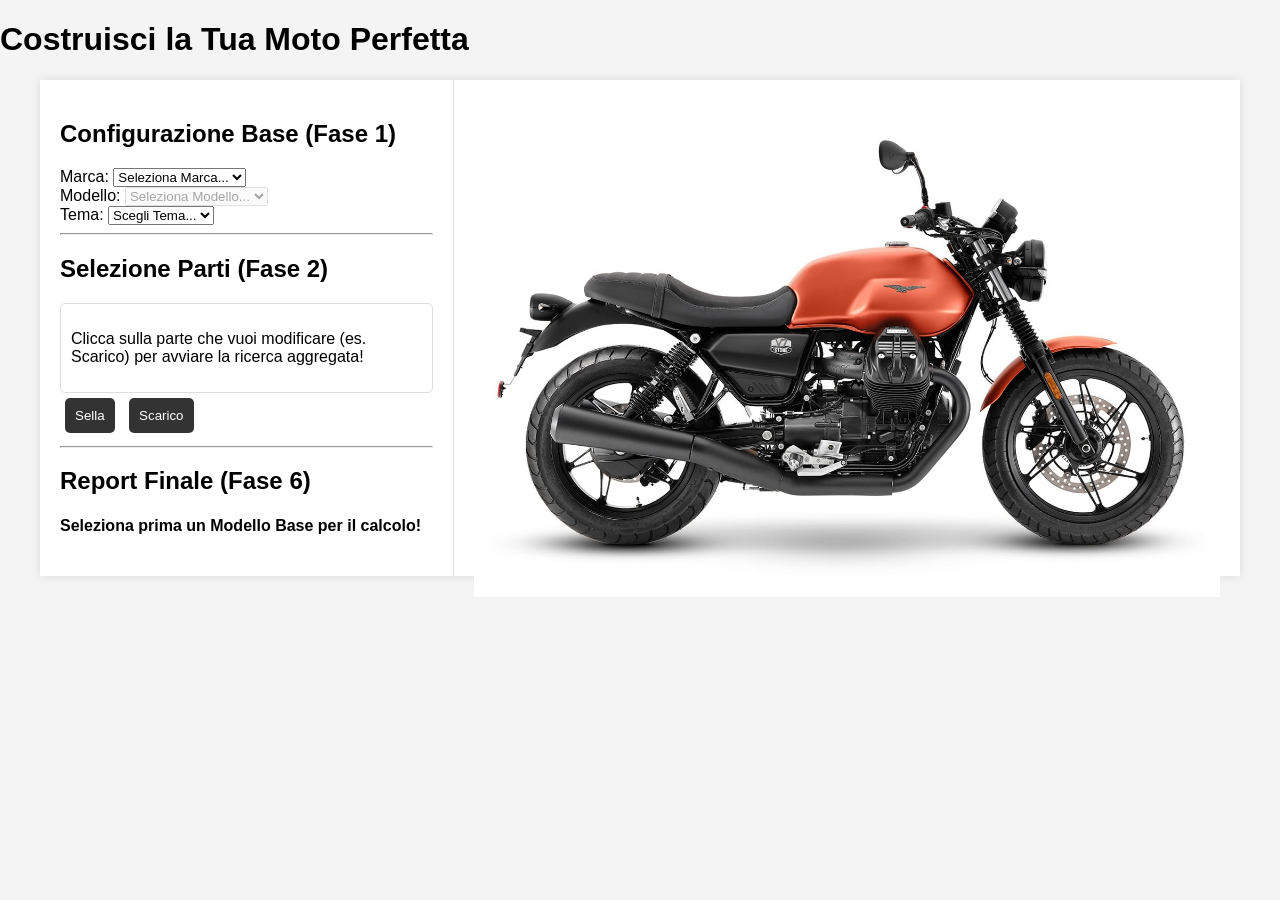
==== index.html @ d9062286 "feat: Completo le fasi 5 e 6 con il calcolo costi e il report finale." ====
<!DOCTYPE html>
<html lang="it">
<head>
    <meta charset="UTF-8">
    <meta name="viewport" content="width=device-width, initial-scale=1.0">
    <title>🏍️ Moto Customizer Aggregator</title>
    <link rel="stylesheet" href="public/css/style.css">
</head>
<body>
    <header>
        <h1>Costruisci la Tua Moto Perfetta</h1>
    </header>

    <div id="app-container">
        
        <aside id="controls">
            <h2>Configurazione Base (Fase 1)</h2>
            
            <div class="control-group">
                <label for="brand-select">Marca:</label>
                <select id="brand-select" class="config-input">
                    <option value="">Seleziona Marca...</option>
                </select>
            </div>
            
            <div class="control-group">
                <label for="model-select">Modello:</label>
                <select id="model-select" class="config-input" disabled>
                    <option value="">Seleziona Modello...</option>
                </select>
            </div>
            
            <div class="control-group">
                <label for="theme-select">Tema:</label>
                <select id="theme-select" class="config-input">
                    <option value="">Scegli Tema...</option>
                </select>
            </div>

            <hr>

            <h2>Selezione Parti (Fase 2)</h2>
            <div id="results-display">
                <p>Clicca sulla parte che vuoi modificare (es. Scarico) per avviare la ricerca aggregata!</p>
            </div>
            <div id="part-selectors">
                <button class="part-selector" data-part="sella">Sella</button>
                <button class="part-selector" data-part="scarico">Scarico</button>
            </div>
            <hr>

            <h2>Report Finale (Fase 6)</h2>
            <div id="final-report">
                </div>
        </aside>

        <main id="visualizer">
            <div id="moto-layers-container">
                
                <img id="base-moto" src="public/assets/moto_base.png" alt="Moto base" class="moto-layer visible">
                
                <img id="layer-sella" src="public/assets/sella_bobber.png" alt="Sella Custom" class="moto-layer hidden part-sella">
                <img id="layer-scarico" src="public/assets/scarico_sportivo.png" alt="Scarico Sportivo" class="moto-layer hidden part-scarico">
                
            </div>
            
        </main>
        
    </div>

    <script src="public/js/main.js"></script> 
</body>
</html>
---- public/css/style.css ----
/* Stile base */
body {
    font-family: sans-serif;
    margin: 0;
    padding: 0;
    background-color: #f4f4f4;
}

#app-container {
    display: flex;
    max-width: 1200px;
    margin: 20px auto;
    background: white;
    box-shadow: 0 0 10px rgba(0,0,0,0.1);
}

/* ---------------------------------------------------- */
/* SEZIONE VISUALIZZATORE (Il cuore del layering) */
/* ---------------------------------------------------- */
#visualizer {
    flex: 2; /* Prende 2/3 dello spazio */
    padding: 20px;
    position: relative; /* Importante per posizionare i pulsanti */
}

#moto-layers-container {
    /* Contenitore principale per l'impilamento */
    position: relative; 
    width: 100%;
    /* Mantiene le proporzioni dell'immagine più grande */
    aspect-ratio: 16 / 9; 
    max-height: 500px; 
}

.moto-layer {
    /* Tutte le immagini devono essere assolute e occupare lo stesso spazio */
    position: absolute;
    top: 0;
    left: 0;
    width: 100%;
    height: auto;
    /* Assicura che la base sia sotto le parti */
    z-index: 10; 
}

#base-moto {
    z-index: 5; /* La base sta sotto tutti i layer delle parti */
}

/* Classi per la visibilità */
.hidden {
    display: none;
}

.visible {
    display: block;
    z-index: 20; /* Le parti visibili vanno sopra la base */
}

/* ---------------------------------------------------- */
/* SEZIONE CONTROLLI */
/* ---------------------------------------------------- */
#controls {
    flex: 1; /* Prende 1/3 dello spazio */
    padding: 20px;
    border-right: 1px solid #ddd;
}

/* Stile per i pulsanti selettori di parti */
#part-selectors button {
    margin: 5px;
    padding: 10px;
    cursor: pointer;
    background-color: #333;
    color: white;
    border: none;
    border-radius: 5px;
}

/* Stile per i risultati di ricerca aggregati */
#results-display {
    margin-top: 15px;
    padding: 10px;
    border: 1px solid #ddd;
    border-radius: 5px;
    max-height: 400px; /* Limita l'altezza */
    overflow-y: auto; /* Aggiunge scroll se necessario */
}

.part-card {
    border: 1px solid #ccc;
    padding: 10px;
    margin-bottom: 10px;
    cursor: pointer;
    transition: background-color 0.2s;
    border-radius: 4px;
}

.part-card:hover {
    background-color: #e9e9e9;
}

.part-card h4 {
    margin: 0 0 5px 0;
    color: #333;
}
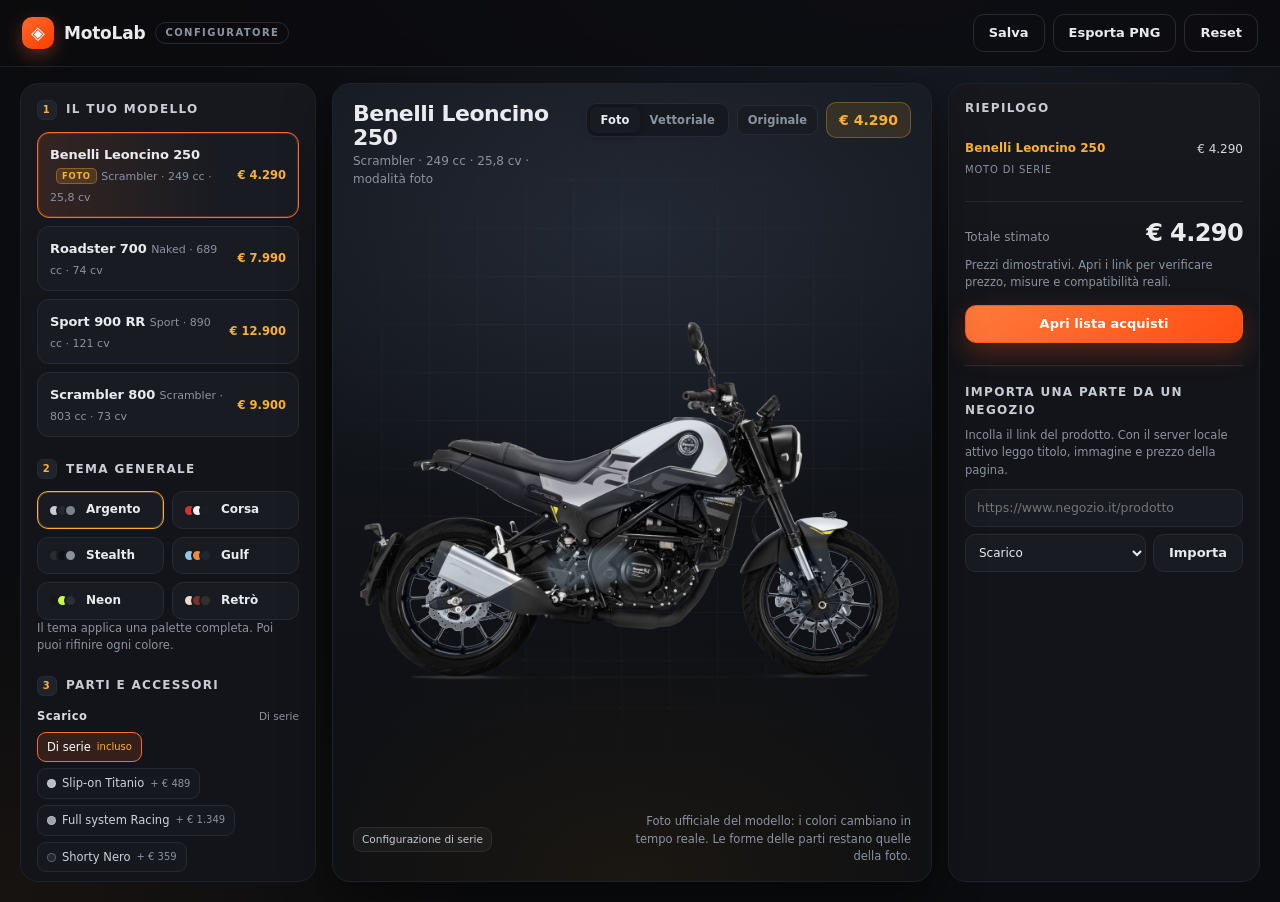
==== commit 0ef59d2e: "feat: configuratore MotoLab con anteprima foto-realistica Sostituisce il prototipo iniziale con l'ap" ====
--- a/index.html
+++ b/index.html
@@ -1,73 +1,155 @@
-<!DOCTYPE html>
+<!doctype html>
 <html lang="it">
 <head>
-    <meta charset="UTF-8">
-    <meta name="viewport" content="width=device-width, initial-scale=1.0">
-    <title>🏍️ Moto Customizer Aggregator</title>
-    <link rel="stylesheet" href="public/css/style.css">
+  <meta charset="utf-8">
+  <meta name="viewport" content="width=device-width, initial-scale=1">
+  <title>MotoLab — Configuratore moto</title>
+  <meta name="description" content="Configura la tua moto: scegli modello, tema, scarico, sella, cerchi e accessori, e vedi il risultato in tempo reale.">
+  <link rel="stylesheet" href="styles.css">
 </head>
 <body>
-    <header>
-        <h1>Costruisci la Tua Moto Perfetta</h1>
-    </header>
 
-    <div id="app-container">
-        
-        <aside id="controls">
-            <h2>Configurazione Base (Fase 1)</h2>
-            
-            <div class="control-group">
-                <label for="brand-select">Marca:</label>
-                <select id="brand-select" class="config-input">
-                    <option value="">Seleziona Marca...</option>
-                </select>
+  <header class="topbar">
+    <div class="brand">
+      <span class="logo" aria-hidden="true">◈</span>
+      <span class="brand-name">MotoLab</span>
+      <span class="tag">configuratore</span>
+    </div>
+    <div class="topbar-actions">
+      <button id="btn-save" class="btn ghost" type="button">Salva</button>
+      <button id="btn-png" class="btn ghost" type="button">Esporta PNG</button>
+      <button id="btn-reset" class="btn ghost danger" type="button">Reset</button>
+    </div>
+  </header>
+
+  <main class="layout">
+
+    <!-- ============ CONTROLLI ============ -->
+    <aside class="panel controls" aria-label="Personalizzazione">
+      <section class="block">
+        <h2><span class="num">1</span> Il tuo modello</h2>
+        <div id="model-list" class="model-list"></div>
+      </section>
+
+      <section class="block">
+        <h2><span class="num">2</span> Tema generale</h2>
+        <div id="theme-list" class="theme-list"></div>
+        <p class="small muted">Il tema applica una palette completa. Poi puoi rifinire ogni colore.</p>
+      </section>
+
+      <section class="block">
+        <h2><span class="num">3</span> Parti e accessori</h2>
+        <div id="part-groups"></div>
+      </section>
+
+      <section class="block">
+        <h2><span class="num">4</span> Colori su misura</h2>
+        <div id="color-list" class="color-list"></div>
+      </section>
+
+      <section class="block photo-block" id="photo-block" hidden>
+        <h2><span class="num">5</span> Modalità foto</h2>
+        <p class="small muted" id="photo-credit">Render studio ufficiale Benelli.</p>
+        <div class="photo-actions">
+          <label class="btn tiny file-btn" for="photo-file">Carica una tua foto</label>
+          <input id="photo-file" type="file" accept="image/*" hidden>
+          <button id="photo-reset-src" class="btn tiny" type="button" hidden>Usa foto ufficiale</button>
+        </div>
+        <label class="check-row">
+          <input type="checkbox" id="calib-show">
+          <span>Mostra le aree colorate</span>
+        </label>
+        <details class="calib">
+          <summary>Calibra le aree sulla foto</summary>
+          <p class="small muted">Sposta, scala e ruota ogni area finché non combacia con la moto. Utile soprattutto con una foto tua.</p>
+          <label class="calib-field full">Area
+            <select id="calib-zone"></select>
+          </label>
+          <div class="calib-grid">
+            <label class="calib-field">X <output id="calib-x-val">0 px</output>
+              <input id="calib-x" type="range" min="-140" max="140" step="1" value="0">
+            </label>
+            <label class="calib-field">Y <output id="calib-y-val">0 px</output>
+              <input id="calib-y" type="range" min="-140" max="140" step="1" value="0">
+            </label>
+            <label class="calib-field">Scala <output id="calib-scale-val">× 1.00</output>
+              <input id="calib-scale" type="range" min="0.5" max="1.7" step="0.01" value="1">
+            </label>
+            <label class="calib-field">Rotazione <output id="calib-rot-val">0.0°</output>
+              <input id="calib-rot" type="range" min="-25" max="25" step="0.5" value="0">
+            </label>
+            <label class="calib-field">Sfocatura <output id="calib-feather-val">4.0 px</output>
+              <input id="calib-feather" type="range" min="0" max="16" step="0.5" value="4">
+            </label>
+            <label class="calib-field">Intensità <output id="calib-opacity-val">92%</output>
+              <input id="calib-opacity" type="range" min="0.3" max="1" step="0.01" value="0.92">
+            </label>
+          </div>
+          <div class="calib-actions">
+            <button id="calib-reset" class="btn tiny" type="button">Ripristina area</button>
+            <button id="calib-reset-all" class="btn tiny" type="button">Ripristina tutto</button>
+          </div>
+        </details>
+        <p class="small muted photo-note">In modalità foto cambiano i colori di serbatoio, codino, sella, cerchi, parafango e scarico. Forme delle parti, telaio, cupolino e livrea restano indicativi.</p>
+      </section>
+    </aside>
+
+    <!-- ============ ANTEPRIMA ============ -->
+    <section class="stage-wrap" aria-label="Anteprima">
+      <div class="stage" id="stage">
+        <div class="stage-head">
+          <div>
+            <h1 id="stage-title">Roadster 700</h1>
+            <p id="stage-sub" class="muted">Naked · 689 cc</p>
+          </div>
+          <div class="stage-tools">
+            <div class="view-toggle" id="view-toggle" role="group" aria-label="Tipo di anteprima">
+              <button type="button" data-view="photo" id="view-photo" class="active">Foto</button>
+              <button type="button" data-view="vector" id="view-vector">Vettoriale</button>
             </div>
-            
-            <div class="control-group">
-                <label for="model-select">Modello:</label>
-                <select id="model-select" class="config-input" disabled>
-                    <option value="">Seleziona Modello...</option>
-                </select>
-            </div>
-            
-            <div class="control-group">
-                <label for="theme-select">Tema:</label>
-                <select id="theme-select" class="config-input">
-                    <option value="">Scegli Tema...</option>
-                </select>
-            </div>
+            <button id="btn-compare" class="btn tiny" type="button" title="Mostra la moto di serie">Originale</button>
+            <div class="badge" id="stage-price">€ 4.290</div>
+          </div>
+        </div>
 
-            <hr>
+        <div class="bike" id="bike"></div>
 
-            <h2>Selezione Parti (Fase 2)</h2>
-            <div id="results-display">
-                <p>Clicca sulla parte che vuoi modificare (es. Scarico) per avviare la ricerca aggregata!</p>
-            </div>
-            <div id="part-selectors">
-                <button class="part-selector" data-part="sella">Sella</button>
-                <button class="part-selector" data-part="scarico">Scarico</button>
-            </div>
-            <hr>
+        <div class="stage-foot">
+          <div class="chips" id="active-chips"></div>
+          <p id="stage-hint" class="muted small">Seleziona le parti a sinistra: l'anteprima si aggiorna in tempo reale.</p>
+        </div>
+      </div>
+    </section>
 
-            <h2>Report Finale (Fase 6)</h2>
-            <div id="final-report">
-                </div>
-        </aside>
+    <!-- ============ RIEPILOGO ============ -->
+    <aside class="panel summary" aria-label="Riepilogo">
+      <h2>Riepilogo</h2>
+      <div id="cart"></div>
 
-        <main id="visualizer">
-            <div id="moto-layers-container">
-                
-                <img id="base-moto" src="public/assets/moto_base.png" alt="Moto base" class="moto-layer visible">
-                
-                <img id="layer-sella" src="public/assets/sella_bobber.png" alt="Sella Custom" class="moto-layer hidden part-sella">
-                <img id="layer-scarico" src="public/assets/scarico_sportivo.png" alt="Scarico Sportivo" class="moto-layer hidden part-scarico">
-                
-            </div>
-            
-        </main>
-        
-    </div>
+      <div class="total-row">
+        <span>Totale stimato</span>
+        <strong id="total">€ 7.990</strong>
+      </div>
+      <p class="small muted">Prezzi dimostrativi. Apri i link per verificare prezzo, misure e compatibilità reali.</p>
+      <button id="btn-links" class="btn primary wide" type="button">Apri lista acquisti</button>
 
-    <script src="public/js/main.js"></script> 
+      <section class="block import">
+        <h2>Importa una parte da un negozio</h2>
+        <p class="small muted">Incolla il link del prodotto. Con il server locale attivo leggo titolo, immagine e prezzo della pagina.</p>
+        <form id="import-form" autocomplete="off">
+          <input id="import-url" type="url" placeholder="https://www.negozio.it/prodotto" required>
+          <div class="import-row">
+            <select id="import-cat" aria-label="Categoria della parte"></select>
+            <button class="btn" type="submit">Importa</button>
+          </div>
+        </form>
+        <div id="import-result"></div>
+      </section>
+    </aside>
+  </main>
+
+  <div id="toast" class="toast" role="status" aria-live="polite"></div>
+
+  <script src="app.js"></script>
 </body>
-</html>+</html>
--- a/styles.css
+++ b/styles.css
@@ -0,0 +1,1025 @@
+/* ============================================================
+   MotoLab — stile
+   ============================================================ */
+
+:root {
+  --bg: #0b0c0f;
+  --bg-2: #101217;
+  --panel: #121419;
+  --panel-2: #181b21;
+  --line: #262a33;
+  --line-soft: #1e222a;
+  --text: #e9ebef;
+  --muted: #8b93a1;
+  --accent: #ff6a2b;
+  --accent-2: #ffb02e;
+  --ok: #4ade80;
+  --danger: #ef4444;
+  --radius: 18px;
+  --shadow: 0 18px 50px rgba(0, 0, 0, .45);
+}
+
+* { box-sizing: border-box; }
+
+html, body {
+  margin: 0;
+  min-height: 100%;
+}
+
+body {
+  background:
+    radial-gradient(1200px 700px at 70% -10%, #1a1f2a 0%, transparent 60%),
+    radial-gradient(900px 600px at 0% 100%, #171310 0%, transparent 55%),
+    var(--bg);
+  color: var(--text);
+  font-family: "Inter", "Segoe UI", system-ui, -apple-system, sans-serif;
+  font-size: 14px;
+  line-height: 1.45;
+  -webkit-font-smoothing: antialiased;
+}
+
+h1, h2, h3, p { margin: 0; }
+
+button, input, select { font: inherit; color: inherit; }
+
+::selection { background: rgba(255, 106, 43, .35); }
+
+/* ---------- Top bar ---------- */
+
+.topbar {
+  position: sticky;
+  top: 0;
+  z-index: 40;
+  display: flex;
+  align-items: center;
+  justify-content: space-between;
+  gap: 16px;
+  padding: 14px 22px;
+  background: rgba(11, 12, 15, .82);
+  backdrop-filter: blur(14px);
+  border-bottom: 1px solid var(--line-soft);
+}
+
+.brand {
+  display: flex;
+  align-items: center;
+  gap: 10px;
+  font-weight: 700;
+  letter-spacing: .2px;
+}
+
+.logo {
+  display: grid;
+  place-items: center;
+  width: 32px;
+  height: 32px;
+  border-radius: 10px;
+  background: linear-gradient(145deg, var(--accent), #ff3d00);
+  color: #fff;
+  font-size: 18px;
+  box-shadow: 0 6px 18px rgba(255, 106, 43, .35);
+}
+
+.brand-name {
+  font-size: 17px;
+  letter-spacing: -.2px;
+}
+
+.tag {
+  font-size: 10px;
+  text-transform: uppercase;
+  letter-spacing: .14em;
+  color: var(--muted);
+  border: 1px solid var(--line);
+  border-radius: 999px;
+  padding: 3px 9px;
+  font-weight: 600;
+}
+
+.topbar-actions {
+  display: flex;
+  gap: 8px;
+}
+
+/* ---------- Buttons ---------- */
+
+.btn {
+  display: inline-flex;
+  align-items: center;
+  justify-content: center;
+  gap: 8px;
+  min-height: 38px;
+  padding: 8px 15px;
+  border-radius: 11px;
+  border: 1px solid var(--line);
+  background: var(--panel-2);
+  color: var(--text);
+  font-weight: 600;
+  font-size: 13px;
+  cursor: pointer;
+  transition: transform .12s ease, border-color .15s ease, background .15s ease, box-shadow .15s ease;
+  white-space: nowrap;
+}
+
+.btn:hover {
+  border-color: #3a404b;
+  background: #1d212920;
+  background: #1d2129;
+}
+
+.btn:active { transform: translateY(1px); }
+
+.btn:focus-visible {
+  outline: 2px solid var(--accent);
+  outline-offset: 2px;
+}
+
+.btn.ghost {
+  background: transparent;
+}
+
+.btn.primary {
+  background: linear-gradient(145deg, #ff7a3d, #ff4d12);
+  border-color: #ff5b1f;
+  color: #fff;
+  box-shadow: 0 10px 26px rgba(255, 77, 18, .28);
+}
+
+.btn.primary:hover {
+  background: linear-gradient(145deg, #ff8a52, #ff5a24);
+}
+
+.btn.tiny {
+  min-height: 30px;
+  padding: 4px 10px;
+  font-size: 11.5px;
+  border-radius: 9px;
+  color: var(--muted);
+}
+
+.btn.tiny.active {
+  color: #1a1206;
+  background: var(--accent-2);
+  border-color: var(--accent-2);
+}
+
+.btn.wide { width: 100%; }
+
+.btn.danger:hover {
+  color: #ffb4b4;
+  border-color: rgba(239, 68, 68, .5);
+}
+
+/* ---------- Layout ---------- */
+
+.layout {
+  display: grid;
+  grid-template-columns: 324px minmax(0, 1fr) 344px;
+  gap: 16px;
+  padding: 16px 20px 20px;
+  max-width: 1920px;
+  margin: 0 auto;
+  height: calc(100vh - 65px);
+  min-height: 560px;
+}
+
+.panel {
+  background: linear-gradient(180deg, rgba(255, 255, 255, .02), transparent 40%), var(--panel);
+  border: 1px solid var(--line-soft);
+  border-radius: var(--radius);
+  padding: 16px;
+  overflow-y: auto;
+  scrollbar-width: thin;
+  scrollbar-color: #2c313b transparent;
+}
+
+.panel::-webkit-scrollbar { width: 8px; }
+.panel::-webkit-scrollbar-thumb { background: #2c313b; border-radius: 8px; }
+.panel::-webkit-scrollbar-track { background: transparent; }
+
+.panel h2 {
+  display: flex;
+  align-items: center;
+  gap: 9px;
+  font-size: 12px;
+  text-transform: uppercase;
+  letter-spacing: .11em;
+  color: #c7ccd6;
+  margin-bottom: 12px;
+  font-weight: 700;
+}
+
+.panel h2 .num {
+  display: grid;
+  place-items: center;
+  width: 20px;
+  height: 20px;
+  border-radius: 6px;
+  background: #1f232b;
+  border: 1px solid var(--line);
+  font-size: 10px;
+  color: var(--accent-2);
+}
+
+.block { margin-bottom: 22px; }
+.block:last-child { margin-bottom: 0; }
+
+.muted { color: var(--muted); }
+.small { font-size: 11.5px; line-height: 1.5; }
+
+/* ---------- Modelli ---------- */
+
+.model-list {
+  display: grid;
+  gap: 8px;
+}
+
+.model-card {
+  display: flex;
+  align-items: center;
+  justify-content: space-between;
+  gap: 10px;
+  width: 100%;
+  padding: 11px 12px;
+  background: var(--panel-2);
+  border: 1px solid var(--line);
+  border-radius: 12px;
+  cursor: pointer;
+  text-align: left;
+  transition: border-color .15s, background .15s, transform .12s;
+}
+
+.model-card:hover { border-color: #3a404b; }
+
+.model-card.active {
+  border-color: var(--accent);
+  background: linear-gradient(90deg, rgba(255, 106, 43, .12), transparent 70%), var(--panel-2);
+  box-shadow: inset 0 0 0 1px rgba(255, 106, 43, .25);
+}
+
+.model-card .m-name {
+  font-weight: 700;
+  font-size: 13px;
+  letter-spacing: -.1px;
+}
+
+.model-card .m-spec {
+  font-size: 11px;
+  color: var(--muted);
+  margin-top: 2px;
+}
+
+.model-card .m-price {
+  font-size: 11.5px;
+  color: var(--accent-2);
+  font-weight: 700;
+  white-space: nowrap;
+}
+
+/* ---------- Temi ---------- */
+
+.theme-list {
+  display: grid;
+  grid-template-columns: repeat(2, 1fr);
+  gap: 8px;
+}
+
+.theme-card {
+  display: flex;
+  align-items: center;
+  gap: 9px;
+  padding: 9px 10px;
+  border-radius: 11px;
+  border: 1px solid var(--line);
+  background: var(--panel-2);
+  cursor: pointer;
+  text-align: left;
+  transition: border-color .15s, transform .12s;
+}
+
+.theme-card:hover { border-color: #3a404b; }
+
+.theme-card.active {
+  border-color: var(--accent-2);
+  box-shadow: inset 0 0 0 1px rgba(255, 176, 46, .25);
+}
+
+.theme-card .dots {
+  display: flex;
+  flex-shrink: 0;
+}
+
+.theme-card .dots i {
+  width: 13px;
+  height: 13px;
+  border-radius: 50%;
+  border: 2px solid var(--panel-2);
+  margin-left: -5px;
+}
+
+.theme-card .dots i:first-child { margin-left: 0; }
+
+.theme-card .t-name {
+  font-size: 12px;
+  font-weight: 600;
+}
+
+/* ---------- Parti ---------- */
+
+.part-group { margin-bottom: 15px; }
+
+.part-group-head {
+  display: flex;
+  align-items: baseline;
+  justify-content: space-between;
+  margin-bottom: 7px;
+}
+
+.part-group-head .pg-label {
+  font-size: 11.5px;
+  font-weight: 700;
+  letter-spacing: .04em;
+  color: #d6dae2;
+}
+
+.part-group-head .pg-now {
+  font-size: 10.5px;
+  color: var(--muted);
+}
+
+.chips {
+  display: flex;
+  flex-wrap: wrap;
+  gap: 6px;
+}
+
+.chip {
+  display: inline-flex;
+  align-items: center;
+  gap: 6px;
+  padding: 6px 9px;
+  border-radius: 9px;
+  border: 1px solid var(--line);
+  background: #15181e;
+  color: #cdd2db;
+  font-size: 11.5px;
+  font-weight: 500;
+  cursor: pointer;
+  transition: border-color .15s, background .15s, color .15s;
+  max-width: 100%;
+}
+
+.chip:hover { border-color: #3b414c; }
+
+.chip.active {
+  background: rgba(255, 106, 43, .14);
+  border-color: var(--accent);
+  color: #fff;
+}
+
+.chip .price {
+  font-size: 10px;
+  color: var(--muted);
+  font-variant-numeric: tabular-nums;
+}
+
+.chip.active .price { color: var(--accent-2); }
+
+.chip .dot {
+  width: 9px;
+  height: 9px;
+  border-radius: 50%;
+  flex-shrink: 0;
+  border: 1px solid rgba(255, 255, 255, .25);
+}
+
+.chip .star { color: var(--accent-2); }
+
+.part-note {
+  margin-top: 6px;
+  font-size: 10.5px;
+  color: var(--muted);
+  min-height: 0;
+}
+
+/* ---------- Colori ---------- */
+
+.color-list {
+  display: grid;
+  grid-template-columns: repeat(2, 1fr);
+  gap: 7px;
+}
+
+.color-row {
+  display: flex;
+  align-items: center;
+  gap: 8px;
+  padding: 6px 8px;
+  border: 1px solid var(--line);
+  border-radius: 9px;
+  background: var(--panel-2);
+  cursor: pointer;
+}
+
+.color-row span {
+  font-size: 11px;
+  color: #b9c0cb;
+}
+
+.color-row input[type="color"] {
+  width: 22px;
+  height: 22px;
+  margin-left: auto;
+  padding: 0;
+  border: none;
+  border-radius: 6px;
+  background: none;
+  cursor: pointer;
+}
+
+.color-row input[type="color"]::-webkit-color-swatch-wrapper { padding: 0; }
+.color-row input[type="color"]::-webkit-color-swatch { border: 1px solid rgba(255,255,255,.25); border-radius: 6px; }
+.color-row input[type="color"]::-moz-color-swatch { border: 1px solid rgba(255,255,255,.25); border-radius: 6px; }
+
+/* ---------- Stage ---------- */
+
+.stage-wrap { min-width: 0; min-height: 0; }
+
+.stage {
+  position: relative;
+  height: 100%;
+  display: flex;
+  flex-direction: column;
+  border: 1px solid var(--line-soft);
+  border-radius: var(--radius);
+  background:
+    radial-gradient(800px 480px at 50% 18%, #232935 0%, transparent 62%),
+    radial-gradient(600px 400px at 50% 100%, #1b1712 0%, transparent 65%),
+    linear-gradient(180deg, #14171d, #0d0f13);
+  overflow: hidden;
+  box-shadow: var(--shadow);
+}
+
+.stage::before {
+  content: "";
+  position: absolute;
+  inset: 0;
+  background-image:
+    linear-gradient(rgba(255, 255, 255, .035) 1px, transparent 1px),
+    linear-gradient(90deg, rgba(255, 255, 255, .035) 1px, transparent 1px);
+  background-size: 48px 48px;
+  mask-image: radial-gradient(circle at 50% 45%, #000 20%, transparent 72%);
+  pointer-events: none;
+}
+
+.stage-head {
+  position: relative;
+  z-index: 2;
+  display: flex;
+  align-items: flex-start;
+  justify-content: space-between;
+  gap: 14px;
+  padding: 18px 20px 0;
+}
+
+.stage-head h1 {
+  font-size: 22px;
+  font-weight: 800;
+  letter-spacing: -.5px;
+  line-height: 1.1;
+}
+
+.stage-head p { font-size: 12px; margin-top: 3px; }
+
+.stage-tools {
+  display: flex;
+  align-items: center;
+  gap: 8px;
+}
+
+.badge {
+  padding: 7px 12px;
+  border-radius: 10px;
+  background: rgba(255, 176, 46, .12);
+  border: 1px solid rgba(255, 176, 46, .3);
+  color: var(--accent-2);
+  font-weight: 800;
+  font-size: 14px;
+  font-variant-numeric: tabular-nums;
+  white-space: nowrap;
+}
+
+.bike {
+  position: relative;
+  z-index: 1;
+  flex: 1;
+  min-height: 0;
+  display: flex;
+  align-items: center;
+  justify-content: center;
+  padding: 4px 10px;
+}
+
+.bike svg {
+  width: 100%;
+  height: 100%;
+  max-height: 100%;
+  display: block;
+  filter: drop-shadow(0 26px 26px rgba(0, 0, 0, .45));
+}
+
+.stage-foot {
+  position: relative;
+  z-index: 2;
+  display: flex;
+  align-items: center;
+  justify-content: space-between;
+  gap: 12px;
+  padding: 0 20px 16px;
+  min-height: 38px;
+}
+
+.stage-foot .chips { gap: 5px; }
+
+.stage-foot .chip {
+  font-size: 10.5px;
+  padding: 4px 8px;
+  cursor: default;
+  background: rgba(255, 255, 255, .04);
+  border-color: rgba(255, 255, 255, .08);
+  color: #c4cad4;
+}
+
+.stage-foot .chip b { color: var(--accent-2); font-weight: 700; }
+
+#stage-hint { text-align: right; flex-shrink: 0; max-width: 300px; }
+
+/* ---------- Riepilogo ---------- */
+
+.summary h2 { margin-bottom: 14px; }
+
+#cart { display: grid; gap: 2px; }
+
+.cart-row {
+  display: flex;
+  align-items: flex-start;
+  gap: 9px;
+  padding: 9px 0;
+  border-bottom: 1px dashed var(--line-soft);
+}
+
+.cart-row:last-child { border-bottom: none; }
+
+.cart-row .cr-main { min-width: 0; flex: 1; }
+
+.cart-row .cr-name {
+  font-size: 12px;
+  font-weight: 600;
+  display: block;
+  overflow: hidden;
+  text-overflow: ellipsis;
+  white-space: nowrap;
+}
+
+.cart-row .cr-cat {
+  font-size: 10px;
+  color: var(--muted);
+  text-transform: uppercase;
+  letter-spacing: .08em;
+}
+
+.cart-row .cr-price {
+  font-size: 12px;
+  font-variant-numeric: tabular-nums;
+  color: #d4d9e2;
+  white-space: nowrap;
+  padding-top: 1px;
+}
+
+.cart-row.base .cr-name { color: var(--accent-2); }
+
+.cart-row .cr-x {
+  flex-shrink: 0;
+  width: 20px;
+  height: 20px;
+  display: grid;
+  place-items: center;
+  border: none;
+  border-radius: 6px;
+  background: transparent;
+  color: #5f6672;
+  cursor: pointer;
+  font-size: 14px;
+  line-height: 1;
+}
+
+.cart-row .cr-x:hover { background: rgba(239, 68, 68, .14); color: #ff8a8a; }
+
+.cart-row .cr-link {
+  color: var(--muted);
+  text-decoration: none;
+  font-size: 11px;
+}
+
+.cart-row .cr-link:hover { color: var(--accent-2); }
+
+.total-row {
+  display: flex;
+  align-items: baseline;
+  justify-content: space-between;
+  margin: 14px 0 6px;
+  padding-top: 14px;
+  border-top: 1px solid var(--line);
+}
+
+.total-row span { font-size: 12px; color: var(--muted); }
+
+.total-row strong {
+  font-size: 24px;
+  letter-spacing: -.6px;
+  font-variant-numeric: tabular-nums;
+}
+
+.summary > .btn.wide { margin-top: 14px; }
+
+/* ---------- Import ---------- */
+
+.import {
+  margin-top: 22px;
+  padding-top: 18px;
+  border-top: 1px solid var(--line);
+}
+
+.import h2 { margin-bottom: 8px; }
+
+.import form { display: grid; gap: 7px; margin-top: 10px; }
+
+.import-row { display: flex; gap: 7px; }
+
+.import-row select {
+  flex: 1;
+  min-width: 0;
+  background: var(--panel-2);
+  border: 1px solid var(--line);
+  border-radius: 10px;
+  padding: 7px 9px;
+  font-size: 12px;
+}
+
+input[type="url"], input[type="number"], input[type="text"], select {
+  background: var(--panel-2);
+  border: 1px solid var(--line);
+  border-radius: 10px;
+  padding: 9px 11px;
+  font-size: 12.5px;
+  outline: none;
+  width: 100%;
+}
+
+input[type="url"]:focus, input[type="number"]:focus, select:focus {
+  border-color: var(--accent);
+}
+
+#import-result:empty { display: none; }
+
+.import-card {
+  display: grid;
+  gap: 9px;
+  margin-top: 12px;
+  padding: 10px;
+  border: 1px solid var(--line);
+  border-radius: 12px;
+  background: #14171d;
+}
+
+.import-card .ic-top {
+  display: flex;
+  gap: 10px;
+  align-items: center;
+}
+
+.import-card img {
+  width: 54px;
+  height: 54px;
+  object-fit: cover;
+  border-radius: 8px;
+  background: #0d0f13;
+  flex-shrink: 0;
+}
+
+.import-card .ic-title {
+  font-size: 12px;
+  font-weight: 600;
+  line-height: 1.35;
+  display: -webkit-box;
+  -webkit-line-clamp: 3;
+  -webkit-box-orient: vertical;
+  overflow: hidden;
+}
+
+.import-card .ic-site {
+  font-size: 10.5px;
+  color: var(--muted);
+  margin-top: 3px;
+  word-break: break-all;
+}
+
+.ic-fields {
+  display: grid;
+  grid-template-columns: 1fr 84px;
+  gap: 7px;
+}
+
+.ic-fields label {
+  display: grid;
+  gap: 3px;
+  font-size: 10px;
+  text-transform: uppercase;
+  letter-spacing: .07em;
+  color: var(--muted);
+}
+
+.ic-fields input, .ic-fields select { padding: 6px 8px; font-size: 12px; }
+
+.ic-fields .full { grid-column: 1 / -1; }
+
+.ic-color-wrap { display: flex; gap: 6px; align-items: center; }
+
+.ic-color-wrap input[type="color"] {
+  width: 30px;
+  height: 30px;
+  padding: 0;
+  border: none;
+  background: none;
+  border-radius: 7px;
+  cursor: pointer;
+}
+
+.ic-color-wrap input[type="color"]::-webkit-color-swatch-wrapper { padding: 0; }
+.ic-color-wrap input[type="color"]::-webkit-color-swatch { border: 1px solid var(--line); border-radius: 7px; }
+
+.import-warn {
+  margin-top: 10px;
+  padding: 9px 11px;
+  border-radius: 10px;
+  background: rgba(255, 176, 46, .08);
+  border: 1px solid rgba(255, 176, 46, .25);
+  color: #e5c187;
+  font-size: 11px;
+  line-height: 1.5;
+}
+
+.import-warn code {
+  background: rgba(0, 0, 0, .35);
+  padding: 1px 5px;
+  border-radius: 5px;
+  font-size: 10.5px;
+  color: #ffd79a;
+}
+
+/* ---------- Modalità foto ---------- */
+
+[hidden] { display: none !important; }
+
+.view-toggle {
+  display: inline-flex;
+  padding: 3px;
+  border: 1px solid var(--line);
+  border-radius: 10px;
+  background: rgba(0, 0, 0, .28);
+}
+
+.view-toggle button {
+  padding: 5px 10px;
+  border: 0;
+  border-radius: 7px;
+  background: transparent;
+  color: var(--muted);
+  font-size: 11.5px;
+  font-weight: 700;
+  letter-spacing: .01em;
+  cursor: pointer;
+  transition: background .15s, color .15s;
+}
+
+.view-toggle button:hover:not(:disabled) { color: var(--text); }
+
+.view-toggle button.active {
+  background: var(--panel-2);
+  color: var(--text);
+  box-shadow: 0 2px 8px rgba(0, 0, 0, .3);
+}
+
+.view-toggle button:disabled {
+  opacity: .38;
+  cursor: not-allowed;
+}
+
+.bike.photo svg { filter: none; }
+
+.m-photo {
+  display: inline-block;
+  margin-left: 6px;
+  padding: 1px 5px;
+  border-radius: 5px;
+  background: rgba(255, 176, 46, .16);
+  border: 1px solid rgba(255, 176, 46, .35);
+  color: var(--accent-2);
+  font-size: 8.5px;
+  font-weight: 800;
+  letter-spacing: .08em;
+  vertical-align: 1px;
+}
+
+.photo-block {
+  padding-top: 18px;
+  border-top: 1px solid var(--line);
+}
+
+.photo-block h2 { margin-bottom: 8px; }
+
+.photo-actions {
+  display: flex;
+  flex-wrap: wrap;
+  gap: 7px;
+  margin-top: 10px;
+}
+
+.file-btn { cursor: pointer; }
+
+.check-row {
+  display: flex;
+  align-items: center;
+  gap: 8px;
+  margin-top: 10px;
+  font-size: 12px;
+  font-weight: 600;
+  color: #cbd1db;
+  cursor: pointer;
+  user-select: none;
+}
+
+.check-row input[type="checkbox"] {
+  width: 15px;
+  height: 15px;
+  margin: 0;
+  accent-color: var(--accent);
+  cursor: pointer;
+}
+
+.calib {
+  margin-top: 12px;
+  padding: 10px 11px;
+  border: 1px solid var(--line);
+  border-radius: 12px;
+  background: rgba(255, 255, 255, .018);
+}
+
+.calib summary {
+  font-size: 11.5px;
+  font-weight: 700;
+  color: #cbd1db;
+  cursor: pointer;
+  list-style-position: outside;
+}
+
+.calib summary::marker { color: var(--accent); }
+
+.calib[open] summary { margin-bottom: 8px; }
+
+.calib-grid {
+  display: grid;
+  grid-template-columns: 1fr 1fr;
+  gap: 9px 11px;
+  margin-top: 10px;
+}
+
+.calib-field {
+  display: grid;
+  gap: 4px;
+  font-size: 10.5px;
+  font-weight: 700;
+  letter-spacing: .04em;
+  text-transform: uppercase;
+  color: var(--muted);
+}
+
+.calib-field.full { grid-column: 1 / -1; }
+
+.calib-field output {
+  justify-self: end;
+  font-size: 10.5px;
+  font-weight: 600;
+  letter-spacing: 0;
+  text-transform: none;
+  color: var(--accent-2);
+  font-variant-numeric: tabular-nums;
+}
+
+.calib-field select { padding: 6px 8px; font-size: 12px; }
+
+.calib-field input[type="range"] {
+  width: 100%;
+  height: 18px;
+  margin: 0;
+  accent-color: var(--accent);
+  cursor: pointer;
+}
+
+.calib-actions {
+  display: flex;
+  flex-wrap: wrap;
+  gap: 7px;
+  margin-top: 12px;
+}
+
+.photo-note {
+  margin-top: 12px;
+  padding: 9px 10px;
+  border-left: 2px solid rgba(255, 176, 46, .45);
+  border-radius: 0 8px 8px 0;
+  background: rgba(255, 176, 46, .05);
+}
+
+/* ---------- Toast ---------- */
+
+.toast {
+  position: fixed;
+  left: 50%;
+  bottom: 26px;
+  transform: translate(-50%, 20px);
+  background: #1c2129;
+  border: 1px solid #333a46;
+  color: #e9ebef;
+  padding: 10px 18px;
+  border-radius: 12px;
+  font-size: 12.5px;
+  font-weight: 600;
+  box-shadow: 0 14px 40px rgba(0, 0, 0, .5);
+  opacity: 0;
+  pointer-events: none;
+  transition: opacity .2s, transform .2s;
+  z-index: 100;
+  max-width: min(90vw, 420px);
+  text-align: center;
+}
+
+.toast.show {
+  opacity: 1;
+  transform: translate(-50%, 0);
+}
+
+.toast.error { border-color: rgba(239, 68, 68, .5); color: #ffc2c2; }
+
+/* ---------- Responsive ---------- */
+
+@media (max-width: 1280px) {
+  .layout { grid-template-columns: 296px minmax(0, 1fr) 312px; }
+}
+
+@media (max-width: 1080px) {
+  .layout {
+    grid-template-columns: 1fr;
+    height: auto;
+    min-height: 0;
+    padding: 12px;
+  }
+
+  .panel { overflow: visible; }
+
+  .stage {
+    height: auto;
+    min-height: 460px;
+    position: relative;
+  }
+
+  .bike { min-height: 320px; }
+
+  .stage-foot { flex-wrap: wrap; }
+  #stage-hint { text-align: left; max-width: none; }
+
+  .controls { order: 2; }
+  .stage-wrap { order: 1; }
+  .summary { order: 3; }
+}
+
+@media (max-width: 560px) {
+  .topbar { padding: 10px 12px; }
+  .brand-name { font-size: 15px; }
+  .tag { display: none; }
+  .btn { padding: 7px 11px; font-size: 12px; min-height: 34px; }
+  .stage-head { padding: 14px 14px 0; flex-wrap: wrap; }
+  .stage-head h1 { font-size: 18px; }
+  .stage-tools { flex-wrap: wrap; }
+  .view-toggle button { padding: 4px 8px; font-size: 11px; }
+  .badge { font-size: 12.5px; padding: 6px 9px; }
+  .bike { padding: 0; }
+  .stage-foot { padding: 0 14px 14px; }
+  .color-list { grid-template-columns: 1fr 1fr; }
+  .theme-list { grid-template-columns: 1fr 1fr; }
+  .calib-grid { grid-template-columns: 1fr; }
+}
+
+@media (prefers-reduced-motion: reduce) {
+  * { transition: none !important; animation: none !important; }
+}
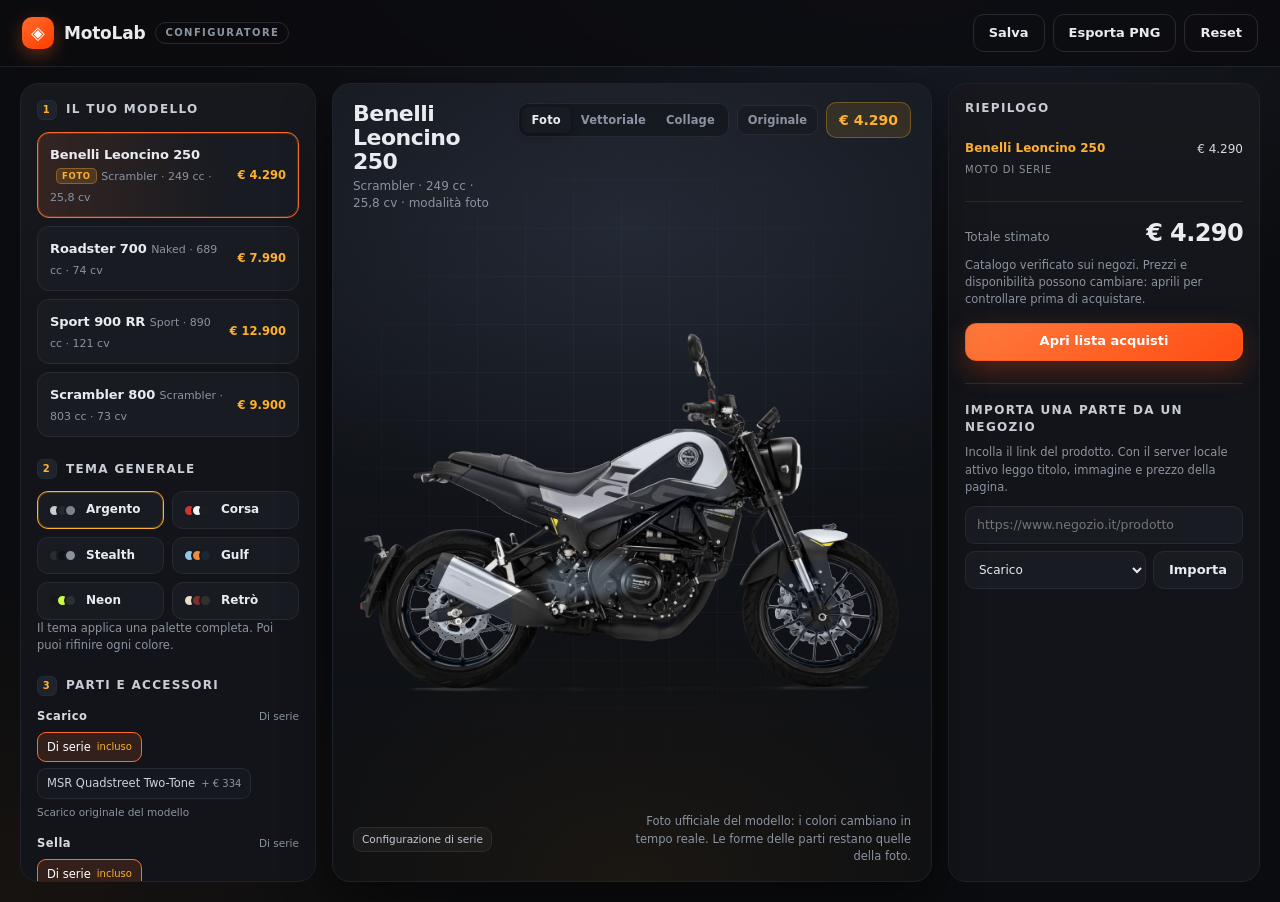
==== commit 7b30ac35: "feat: modalità collage e catalogo reale Leoncino 250 - nuovo banco collage con ritagli dei prodotti," ====
--- a/index.html
+++ b/index.html
@@ -92,6 +92,28 @@
         </details>
         <p class="small muted photo-note">In modalità foto cambiano i colori di serbatoio, codino, sella, cerchi, parafango e scarico. Forme delle parti, telaio, cupolino e livrea restano indicativi.</p>
       </section>
+
+      <section class="block collage-block" id="collage-block" hidden>
+        <h2><span class="num">5</span> Banco collage</h2>
+        <p class="small muted">Scegli una parte dal catalogo: la foto del negozio viene ritagliata e incollata sulla moto con nastro e annotazioni. Trascina i ritagli per spostarli.</p>
+        <label class="check-row">
+          <input type="checkbox" id="collage-show-lines" checked>
+          <span>Mostra le linee guida</span>
+        </label>
+        <div class="collage-selected" id="collage-selected" hidden>
+          <p class="small">Ritaglio selezionato: <b id="collage-selected-name">—</b></p>
+          <label class="calib-field">Dimensione <output id="clip-scale-val">× 1.00</output>
+            <input id="clip-scale" type="range" min="0.4" max="1.8" step="0.05" value="1">
+          </label>
+          <label class="calib-field">Rotazione <output id="clip-rot-val">0°</output>
+            <input id="clip-rot" type="range" min="-25" max="25" step="1" value="0">
+          </label>
+        </div>
+        <div class="collage-actions">
+          <button id="collage-reset" class="btn tiny" type="button">Ripristina ritagli</button>
+        </div>
+        <p class="small muted photo-note">Il collage è un moodboard, non una simulazione di montaggio: forme, proporzioni e compatibilità vanno verificate sul prodotto reale.</p>
+      </section>
     </aside>
 
     <!-- ============ ANTEPRIMA ============ -->
@@ -106,6 +128,7 @@
             <div class="view-toggle" id="view-toggle" role="group" aria-label="Tipo di anteprima">
               <button type="button" data-view="photo" id="view-photo" class="active">Foto</button>
               <button type="button" data-view="vector" id="view-vector">Vettoriale</button>
+              <button type="button" data-view="collage" id="view-collage">Collage</button>
             </div>
             <button id="btn-compare" class="btn tiny" type="button" title="Mostra la moto di serie">Originale</button>
             <div class="badge" id="stage-price">€ 4.290</div>
@@ -130,7 +153,7 @@
         <span>Totale stimato</span>
         <strong id="total">€ 7.990</strong>
       </div>
-      <p class="small muted">Prezzi dimostrativi. Apri i link per verificare prezzo, misure e compatibilità reali.</p>
+      <p class="small muted">Catalogo verificato sui negozi. Prezzi e disponibilità possono cambiare: aprili per controllare prima di acquistare.</p>
       <button id="btn-links" class="btn primary wide" type="button">Apri lista acquisti</button>
 
       <section class="block import">
--- a/styles.css
+++ b/styles.css
@@ -940,6 +940,344 @@
   border-radius: 0 8px 8px 0;
   background: rgba(255, 176, 46, .05);
 }
+
+/* ---------- Collage ---------- */
+
+.bike.collage {
+  padding: 10px 14px 12px;
+  align-items: center;
+}
+
+.collage {
+  width: 100%;
+  height: 100%;
+  min-height: 0;
+  display: flex;
+  align-items: center;
+  justify-content: center;
+}
+
+.collage-board {
+  position: relative;
+  width: min(100%, 820px, calc((100vh - 260px) * 1.175));
+  margin: 0;
+  padding: 12px 12px 36px;
+  background:
+    radial-gradient(circle at 18% 8%, rgba(255, 255, 255, .55), transparent 42%),
+    repeating-linear-gradient(0deg, rgba(90, 72, 42, .035) 0 1px, transparent 1px 4px),
+    linear-gradient(150deg, #f3edde, #e8dfc9 58%, #ded2b8);
+  border-radius: 2px;
+  box-shadow:
+    0 30px 60px rgba(0, 0, 0, .58),
+    0 2px 0 rgba(255, 255, 255, .5) inset,
+    0 0 0 1px rgba(80, 62, 36, .18);
+}
+
+.collage-board::before,
+.collage-board::after {
+  content: "";
+  position: absolute;
+  z-index: 5;
+  width: 108px;
+  height: 25px;
+  background: linear-gradient(90deg, rgba(226, 209, 160, .55), rgba(243, 233, 199, .8), rgba(226, 209, 160, .55));
+  box-shadow: 0 1px 3px rgba(0, 0, 0, .16);
+  pointer-events: none;
+}
+
+.collage-board::before {
+  top: -12px;
+  left: 9%;
+  transform: rotate(-5deg);
+}
+
+.collage-board::after {
+  top: -12px;
+  right: 9%;
+  transform: rotate(5deg);
+}
+
+.collage-inner {
+  position: relative;
+  width: 100%;
+  aspect-ratio: 705 / 600;
+  background: #0d0f13;
+  box-shadow: inset 0 0 0 1px rgba(0, 0, 0, .2);
+}
+
+.collage-base {
+  display: block;
+  width: 100%;
+  height: 100%;
+  object-fit: cover;
+  user-select: none;
+  -webkit-user-drag: none;
+}
+
+.collage-lines {
+  position: absolute;
+  inset: 0;
+  width: 100%;
+  height: 100%;
+  z-index: 2;
+  pointer-events: none;
+}
+
+.collage-clips {
+  position: absolute;
+  inset: 0;
+  z-index: 3;
+  pointer-events: none;
+}
+
+.collage-empty {
+  position: absolute;
+  left: 50%;
+  bottom: 7%;
+  transform: translateX(-50%);
+  z-index: 4;
+  max-width: 62%;
+  margin: 0;
+  padding: 8px 14px;
+  border-radius: 3px;
+  background: rgba(28, 25, 20, .82);
+  border: 1px dashed rgba(255, 255, 255, .28);
+  color: #f0e9d8;
+  font-size: 11.5px;
+  line-height: 1.45;
+  text-align: center;
+  pointer-events: none;
+}
+
+.collage-pin {
+  position: absolute;
+  z-index: 4;
+  width: 13px;
+  height: 13px;
+  border-radius: 50%;
+  background: radial-gradient(circle at 35% 30%, #ffd5a8, #c0562c 55%, #6d2b13);
+  box-shadow: 0 3px 5px rgba(0, 0, 0, .45);
+  pointer-events: none;
+}
+
+.collage-pin::after {
+  content: "";
+  position: absolute;
+  left: 5px;
+  top: 10px;
+  width: 3px;
+  height: 3px;
+  border-radius: 50%;
+  background: rgba(40, 20, 8, .55);
+}
+
+.pin-a { top: 2.2%; left: 2.4%; }
+.pin-b { top: 2.2%; right: 2.4%; }
+
+.collage-board-caption {
+  position: absolute;
+  left: 16px;
+  right: 16px;
+  bottom: 9px;
+  display: flex;
+  align-items: baseline;
+  justify-content: space-between;
+  gap: 10px;
+  color: #40382a;
+  font-size: 10px;
+  letter-spacing: .08em;
+  text-transform: uppercase;
+}
+
+.collage-board-caption b {
+  font-size: 11.5px;
+  letter-spacing: .12em;
+}
+
+.collage-board-caption span {
+  font-family: "Courier New", ui-monospace, monospace;
+  opacity: .72;
+  text-align: right;
+}
+
+/* Ritagli */
+
+.clip {
+  position: absolute;
+  width: 24%;
+  margin: 0;
+  transform: translate(-50%, -50%) rotate(var(--clip-rot, 0deg)) scale(var(--clip-scale, 1));
+  transform-origin: center;
+  pointer-events: auto;
+  cursor: grab;
+  touch-action: none;
+  outline: none;
+  filter: drop-shadow(0 10px 12px rgba(0, 0, 0, .42));
+  transition: filter .15s ease;
+}
+
+.clip:hover { filter: drop-shadow(0 14px 18px rgba(0, 0, 0, .5)); }
+.clip.dragging { cursor: grabbing; z-index: 20; filter: drop-shadow(0 20px 26px rgba(0, 0, 0, .58)); }
+.clip.selected { z-index: 10; }
+.clip.selected .clip-paper { box-shadow: 0 0 0 2px rgba(255, 176, 46, .75), 0 2px 4px rgba(0, 0, 0, .28); }
+.clip:focus-visible .clip-paper { box-shadow: 0 0 0 2px rgba(255, 176, 46, .9), 0 2px 4px rgba(0, 0, 0, .28); }
+
+.clip-paper {
+  position: relative;
+  padding: 7px 7px 6px;
+  background: #fdfaf0;
+  box-shadow: 0 1px 3px rgba(0, 0, 0, .28), 0 0 0 1px rgba(0, 0, 0, .06);
+}
+
+.clip-tape {
+  position: absolute;
+  z-index: 2;
+  top: -7px;
+  left: 50%;
+  width: 48%;
+  height: 14px;
+  transform: translateX(-50%) rotate(-1.5deg);
+  background: linear-gradient(90deg, rgba(224, 205, 152, .5), rgba(243, 232, 196, .78), rgba(224, 205, 152, .5));
+  box-shadow: 0 1px 2px rgba(0, 0, 0, .14);
+  pointer-events: none;
+}
+
+.clip-visual {
+  position: relative;
+  display: grid;
+  place-items: center;
+  width: 100%;
+  aspect-ratio: 1 / 1;
+  overflow: hidden;
+  background: #fff;
+}
+
+.clip-visual img {
+  position: relative;
+  z-index: 1;
+  display: block;
+  width: 100%;
+  height: 100%;
+  object-fit: contain;
+  user-select: none;
+  -webkit-user-drag: none;
+}
+
+.clip-visual.noimg img { display: none; }
+
+.clip-fallback {
+  position: absolute;
+  inset: 0;
+  display: grid;
+  place-items: center;
+  padding: 8px;
+  color: #6d6250;
+  font-size: 10px;
+  line-height: 1.3;
+  font-weight: 700;
+  text-align: center;
+  background:
+    linear-gradient(135deg, rgba(0, 0, 0, .04) 25%, transparent 25%, transparent 50%, rgba(0, 0, 0, .04) 50%, rgba(0, 0, 0, .04) 75%, transparent 75%);
+  background-size: 12px 12px;
+}
+
+.clip-visual:not(.noimg) .clip-fallback { display: none; }
+
+.clip figcaption {
+  display: grid;
+  gap: 1px;
+  padding: 5px 2px 1px;
+}
+
+.clip-cat {
+  color: #8a7c62;
+  font-family: "Courier New", ui-monospace, monospace;
+  font-size: 7.5px;
+  font-weight: 700;
+  letter-spacing: .14em;
+  text-transform: uppercase;
+}
+
+.clip-name {
+  color: #26221b;
+  font-size: 10px;
+  font-weight: 800;
+  line-height: 1.18;
+  display: -webkit-box;
+  -webkit-line-clamp: 2;
+  -webkit-box-orient: vertical;
+  overflow: hidden;
+}
+
+.clip-price {
+  margin-top: 1px;
+  color: #a6431f;
+  font-family: "Courier New", ui-monospace, monospace;
+  font-size: 10px;
+  font-weight: 700;
+}
+
+.clip-tools {
+  position: absolute;
+  left: 50%;
+  bottom: -27px;
+  display: none;
+  gap: 2px;
+  padding: 3px;
+  transform: translateX(-50%);
+  border: 1px solid #3b404a;
+  border-radius: 7px;
+  background: #191c21;
+  box-shadow: 0 6px 16px rgba(0, 0, 0, .45);
+}
+
+.clip.selected .clip-tools { display: flex; }
+
+.clip-tools button {
+  display: grid;
+  place-items: center;
+  width: 22px;
+  height: 22px;
+  padding: 0;
+  border: 0;
+  border-radius: 4px;
+  background: transparent;
+  color: #d7dbe2;
+  font-size: 13px;
+  line-height: 1;
+  cursor: pointer;
+}
+
+.clip-tools button:hover {
+  background: #2b303a;
+  color: #ffb02e;
+}
+
+.collage-block {
+  padding-top: 18px;
+  border-top: 1px solid var(--line);
+}
+
+.collage-block h2 { margin-bottom: 8px; }
+
+.collage-actions {
+  display: flex;
+  flex-wrap: wrap;
+  gap: 7px;
+  margin-top: 12px;
+}
+
+.collage-selected {
+  margin-top: 12px;
+  padding: 10px 11px;
+  border: 1px solid var(--line);
+  border-radius: 12px;
+  background: rgba(255, 255, 255, .018);
+}
+
+.collage-selected .calib-field { margin-top: 8px; }
+
+.collage-selected b { color: var(--accent-2); }
 
 /* ---------- Toast ---------- */
 
@@ -995,8 +1333,10 @@
 
   .bike { min-height: 320px; }
 
+  .collage-board { width: min(100%, 760px); }
+
   .stage-foot { flex-wrap: wrap; }
-  #stage-hint { text-align: left; max-width: none; }
+  #stage-hint { text-align: left; flex: 1 1 100%; max-width: 100%; }
 
   .controls { order: 2; }
   .stage-wrap { order: 1; }
@@ -1004,10 +1344,12 @@
 }
 
 @media (max-width: 560px) {
-  .topbar { padding: 10px 12px; }
+  .topbar { padding: 10px 12px; gap: 8px; flex-wrap: wrap; }
   .brand-name { font-size: 15px; }
   .tag { display: none; }
   .btn { padding: 7px 11px; font-size: 12px; min-height: 34px; }
+  .topbar-actions { gap: 5px; }
+  .topbar-actions .btn { padding: 6px 8px; }
   .stage-head { padding: 14px 14px 0; flex-wrap: wrap; }
   .stage-head h1 { font-size: 18px; }
   .stage-tools { flex-wrap: wrap; }
@@ -1018,6 +1360,11 @@
   .color-list { grid-template-columns: 1fr 1fr; }
   .theme-list { grid-template-columns: 1fr 1fr; }
   .calib-grid { grid-template-columns: 1fr; }
+  .collage-board { padding: 8px 8px 30px; }
+  .collage-board::before, .collage-board::after { width: 74px; height: 20px; }
+  .clip { width: 30%; }
+  .clip-name { font-size: 9px; }
+  .clip-tools button { width: 20px; height: 20px; }
 }
 
 @media (prefers-reduced-motion: reduce) {
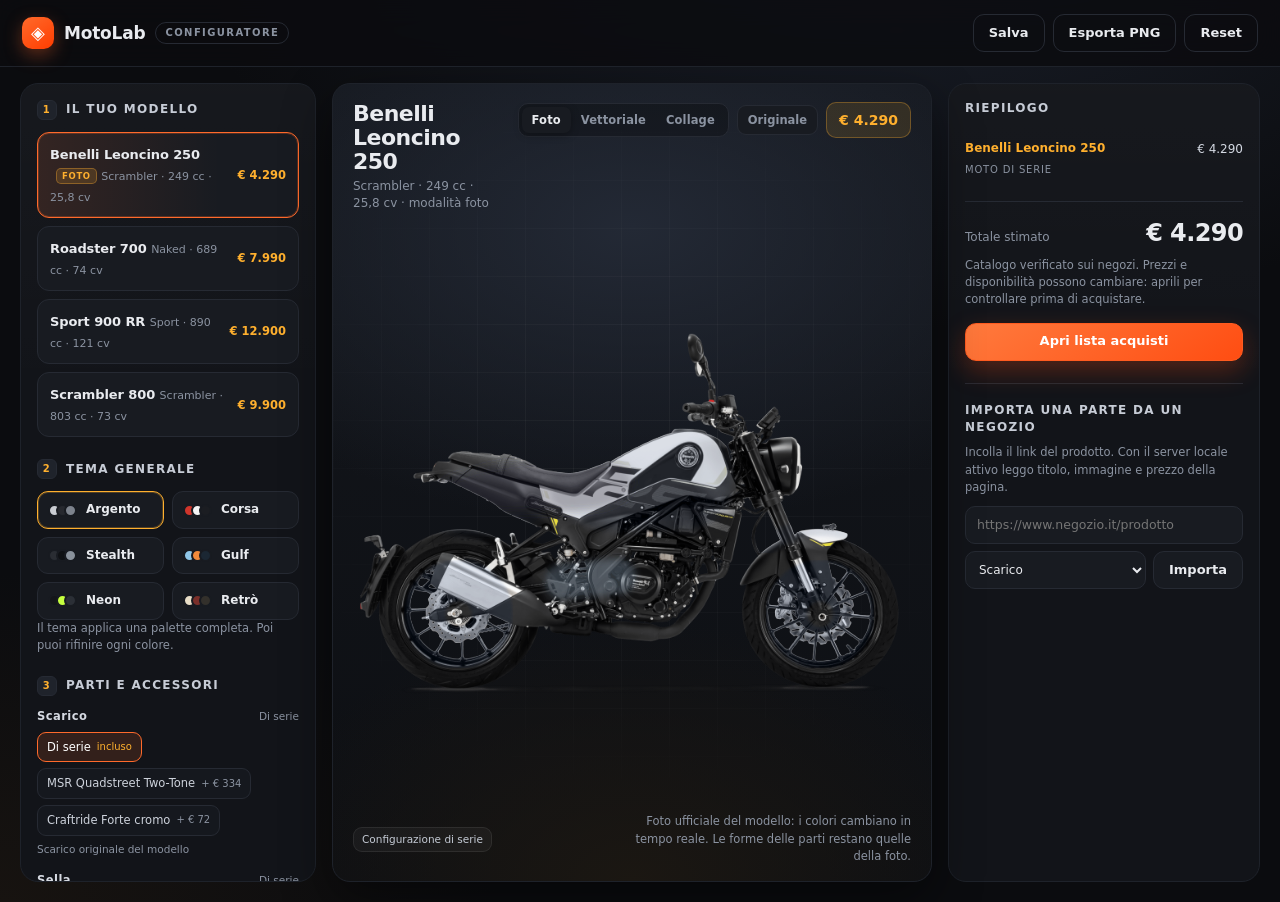
==== commit 55d0be29: "Collage: ritagli scontornati e nuove categorie prodotto" ====
--- a/index.html
+++ b/index.html
@@ -95,7 +95,7 @@
 
       <section class="block collage-block" id="collage-block" hidden>
         <h2><span class="num">5</span> Banco collage</h2>
-        <p class="small muted">Scegli una parte dal catalogo: la foto del negozio viene ritagliata e incollata sulla moto con nastro e annotazioni. Trascina i ritagli per spostarli.</p>
+        <p class="small muted">Scegli una parte dal catalogo: la foto del negozio viene scontornata e appoggiata sulla moto con etichetta di carta e nastro. Trascina i ritagli per spostarli.</p>
         <label class="check-row">
           <input type="checkbox" id="collage-show-lines" checked>
           <span>Mostra le linee guida</span>
--- a/styles.css
+++ b/styles.css
@@ -1100,11 +1100,11 @@
   text-align: right;
 }
 
-/* Ritagli */
+/* Ritagli: elementi scontornati, senza schede bianche */
 
 .clip {
   position: absolute;
-  width: 24%;
+  width: 26%;
   margin: 0;
   transform: translate(-50%, -50%) rotate(var(--clip-rot, 0deg)) scale(var(--clip-scale, 1));
   transform-origin: center;
@@ -1112,44 +1112,18 @@
   cursor: grab;
   touch-action: none;
   outline: none;
-  filter: drop-shadow(0 10px 12px rgba(0, 0, 0, .42));
-  transition: filter .15s ease;
-}
-
-.clip:hover { filter: drop-shadow(0 14px 18px rgba(0, 0, 0, .5)); }
-.clip.dragging { cursor: grabbing; z-index: 20; filter: drop-shadow(0 20px 26px rgba(0, 0, 0, .58)); }
+}
+
+.clip.dragging { cursor: grabbing; z-index: 20; }
 .clip.selected { z-index: 10; }
-.clip.selected .clip-paper { box-shadow: 0 0 0 2px rgba(255, 176, 46, .75), 0 2px 4px rgba(0, 0, 0, .28); }
-.clip:focus-visible .clip-paper { box-shadow: 0 0 0 2px rgba(255, 176, 46, .9), 0 2px 4px rgba(0, 0, 0, .28); }
-
-.clip-paper {
-  position: relative;
-  padding: 7px 7px 6px;
-  background: #fdfaf0;
-  box-shadow: 0 1px 3px rgba(0, 0, 0, .28), 0 0 0 1px rgba(0, 0, 0, .06);
-}
-
-.clip-tape {
-  position: absolute;
-  z-index: 2;
-  top: -7px;
-  left: 50%;
-  width: 48%;
-  height: 14px;
-  transform: translateX(-50%) rotate(-1.5deg);
-  background: linear-gradient(90deg, rgba(224, 205, 152, .5), rgba(243, 232, 196, .78), rgba(224, 205, 152, .5));
-  box-shadow: 0 1px 2px rgba(0, 0, 0, .14);
-  pointer-events: none;
-}
 
 .clip-visual {
   position: relative;
   display: grid;
   place-items: center;
   width: 100%;
-  aspect-ratio: 1 / 1;
-  overflow: hidden;
-  background: #fff;
+  min-height: 30px;
+  pointer-events: none;
 }
 
 .clip-visual img {
@@ -1157,36 +1131,76 @@
   z-index: 1;
   display: block;
   width: 100%;
-  height: 100%;
+  height: auto;
+  max-height: 190px;
   object-fit: contain;
   user-select: none;
   -webkit-user-drag: none;
+  filter: drop-shadow(0 10px 10px rgba(0, 0, 0, .42));
+  transition: opacity .25s ease, filter .15s ease;
+}
+
+.clip-visual img.cutout-pending { opacity: .38; }
+.clip-visual img.cutout { opacity: 1; }
+
+.clip:hover .clip-visual img {
+  filter: drop-shadow(0 14px 14px rgba(0, 0, 0, .5));
+}
+
+.clip.selected .clip-visual img,
+.clip:focus-visible .clip-visual img {
+  filter: drop-shadow(0 0 4px rgba(255, 176, 46, .9)) drop-shadow(0 12px 14px rgba(0, 0, 0, .48));
 }
 
 .clip-visual.noimg img { display: none; }
 
 .clip-fallback {
-  position: absolute;
-  inset: 0;
-  display: grid;
-  place-items: center;
-  padding: 8px;
+  display: block;
+  padding: 9px 11px;
   color: #6d6250;
   font-size: 10px;
   line-height: 1.3;
   font-weight: 700;
   text-align: center;
-  background:
-    linear-gradient(135deg, rgba(0, 0, 0, .04) 25%, transparent 25%, transparent 50%, rgba(0, 0, 0, .04) 50%, rgba(0, 0, 0, .04) 75%, transparent 75%);
-  background-size: 12px 12px;
+  background: #fdfaf0;
+  box-shadow: 0 2px 6px rgba(0, 0, 0, .3);
+  transform: rotate(-1.5deg);
 }
 
 .clip-visual:not(.noimg) .clip-fallback { display: none; }
 
 .clip figcaption {
+  position: absolute;
+  z-index: 2;
+  left: 50%;
+  top: 100%;
   display: grid;
   gap: 1px;
-  padding: 5px 2px 1px;
+  width: min(100%, 152px);
+  margin-top: -12px;
+  padding: 6px 8px 7px;
+  transform: translateX(-50%) rotate(1.2deg);
+  background: #fdfaf0;
+  box-shadow: 0 2px 4px rgba(0, 0, 0, .28), 0 0 0 1px rgba(0, 0, 0, .05);
+  cursor: grab;
+}
+
+.clip.selected figcaption,
+.clip:focus-visible figcaption {
+  box-shadow: 0 0 0 2px rgba(255, 176, 46, .8), 0 2px 4px rgba(0, 0, 0, .28);
+}
+
+.clip-tape {
+  position: absolute;
+  z-index: 2;
+  top: -6px;
+  left: 50%;
+  width: 38%;
+  height: 11px;
+  transform: translateX(-50%) rotate(-2.2deg);
+  background: linear-gradient(90deg, rgba(224, 205, 152, .5), rgba(243, 232, 196, .78), rgba(224, 205, 152, .5));
+  box-shadow: 0 1px 2px rgba(0, 0, 0, .14);
+  pointer-events: none;
 }
 
 .clip-cat {
@@ -1220,7 +1234,7 @@
 .clip-tools {
   position: absolute;
   left: 50%;
-  bottom: -27px;
+  top: -30px;
   display: none;
   gap: 2px;
   padding: 3px;
@@ -1363,7 +1377,12 @@
   .collage-board { padding: 8px 8px 30px; }
   .collage-board::before, .collage-board::after { width: 74px; height: 20px; }
   .clip { width: 30%; }
-  .clip-name { font-size: 9px; }
+  .clip-visual img { max-height: 112px; }
+  .clip figcaption { width: min(100%, 88px); padding: 4px 5px 5px; }
+  .clip-name { font-size: 7.5px; line-height: 1.15; }
+  .clip-cat { font-size: 6.5px; letter-spacing: .1em; }
+  .clip-price { font-size: 8px; }
+  .clip-tools { top: -26px; }
   .clip-tools button { width: 20px; height: 20px; }
 }
 
